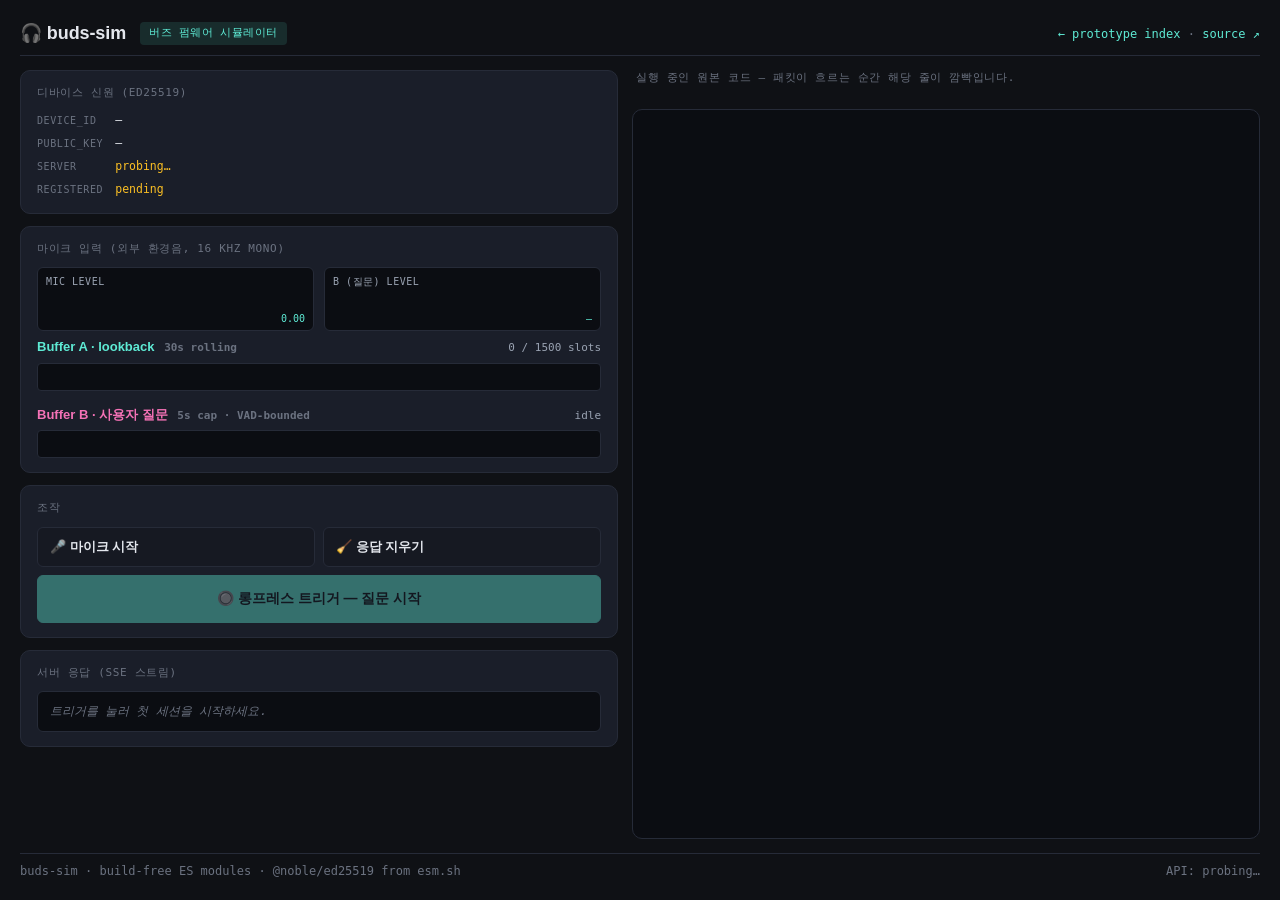
==== buds-sim/index.html @ 2e83f448 "Sprint 1-B: buds-sim — first live browser module shared/ts/{key,packet}.js — Ed25519 + canonical-JSO" ====
<!DOCTYPE html>
<html lang="ko">
<head>
  <meta charset="UTF-8" />
  <meta name="viewport" content="width=device-width, initial-scale=1.0" />
  <title>buds-sim · BudsAI prototype</title>
  <meta name="description" content="Galaxy Buds firmware simulator running in the browser." />
  <meta name="api-base" content="https://budsai.up.railway.app" />
  <link rel="stylesheet" href="./style.css" />
</head>
<body>
  <div class="layout">
    <header class="app-head">
      <h1>🎧 buds-sim</h1>
      <span class="role">버즈 펌웨어 시뮬레이터</span>
      <span class="doc-link">
        <a href="../">← prototype index</a>
        ·
        <a href="https://github.com/hyenem/budsai-prototype" target="_blank" rel="noopener">source ↗</a>
      </span>
    </header>

    <!-- ============= LEFT: controls + visual ============= -->
    <section class="left-col">
      <div class="card">
        <div class="card-title">디바이스 신원 (Ed25519)</div>
        <dl class="dev-id">
          <dt>device_id</dt>      <dd id="dev-id">—</dd>
          <dt>public_key</dt>     <dd id="dev-pub">—</dd>
          <dt>server</dt>         <dd id="dev-server" class="pending">probing…</dd>
          <dt>registered</dt>     <dd id="dev-reg" class="pending">pending</dd>
        </dl>
      </div>

      <div class="card">
        <div class="card-title">마이크 입력 (외부 환경음, 16 kHz mono)</div>
        <div class="mic-row">
          <div class="meter">
            <span class="label">mic level</span>
            <span class="level-num" id="mic-num">0.00</span>
            <div class="bar" id="mic-bar"></div>
          </div>
          <div class="meter">
            <span class="label">B (질문) level</span>
            <span class="level-num" id="q-num">—</span>
            <div class="bar" id="q-bar" style="background:linear-gradient(180deg,#f472b6,#be185d);"></div>
          </div>
        </div>

        <div class="ring is-A">
          <div class="ring-head">
            <span class="ring-name">Buffer A · lookback <span class="duration">30s rolling</span></span>
            <span class="ring-meta" id="ringA-meta">0 / 1500 slots</span>
          </div>
          <canvas class="ring-canvas" id="ringA"></canvas>
        </div>

        <div class="ring is-B">
          <div class="ring-head">
            <span class="ring-name">Buffer B · 사용자 질문 <span class="duration">5s cap · VAD-bounded</span></span>
            <span class="ring-meta" id="ringB-meta">idle</span>
          </div>
          <canvas class="ring-canvas" id="ringB"></canvas>
        </div>
      </div>

      <div class="card">
        <div class="card-title">조작</div>
        <div class="controls">
          <button class="btn" id="btn-mic">🎤 마이크 시작</button>
          <button class="btn" id="btn-clear">🧹 응답 지우기</button>
          <button class="btn btn-primary" id="btn-trigger" disabled>
            🔘 롱프레스 트리거 — 질문 시작
          </button>
        </div>
      </div>

      <div class="card">
        <div class="card-title">서버 응답 (SSE 스트림)</div>
        <div class="feed" id="feed">
          <div class="empty">트리거를 눌러 첫 세션을 시작하세요.</div>
        </div>
        <div class="answer-box" id="answer">
          <div id="answer-text"></div>
          <div class="song" id="answer-song"></div>
          <div class="followups" id="answer-followups"></div>
        </div>
      </div>
    </section>

    <!-- ============= RIGHT: code viewer ============= -->
    <section class="right-col">
      <div class="card-title" style="padding-left:4px;">실행 중인 원본 코드 — 패킷이 흐르는 순간 해당 줄이 깜빡입니다.</div>
      <div class="code-viewer" id="code-viewer"></div>
    </section>

    <footer class="app-foot">
      <span>buds-sim · build-free ES modules · @noble/ed25519 from esm.sh</span>
      <span id="api-status">API: probing…</span>
    </footer>
  </div>

  <script type="module" src="./main.js"></script>
</body>
</html>
---- buds-sim/style.css ----
:root {
  --bg: #0f1115;
  --bg-elev: #161922;
  --bg-card: #1a1e29;
  --border: #262b38;
  --text: #e4e7ed;
  --text-dim: #9aa3b2;
  --text-muted: #6b7280;
  --accent: #5eead4;
  --accent-dim: #2dd4bf;
  --accent-soft: rgba(94, 234, 212, 0.12);
  --green: #34d399;
  --red: #f87171;
  --amber: #fbbf24;
  --magenta: #f472b6;
  --violet: #c084fc;
  --code-bg: #0b0d12;
  --mono: 'JetBrains Mono', 'SF Mono', 'Menlo', monospace;
  --sans: 'Pretendard', -apple-system, BlinkMacSystemFont, 'Segoe UI', sans-serif;
}

* { box-sizing: border-box; margin: 0; padding: 0; }
html, body { height: 100%; }
body {
  font-family: var(--sans);
  background: var(--bg);
  color: var(--text);
  font-size: 14px;
  line-height: 1.5;
  min-height: 100vh;
  padding: 20px;
}

a { color: var(--accent); text-decoration: none; }
a:hover { text-decoration: underline; }
code, kbd { font-family: var(--mono); font-size: 12px; }

/* ====== Layout ====== */
.layout {
  max-width: 1440px;
  margin: 0 auto;
  display: grid;
  grid-template-columns: minmax(0, 1fr) minmax(0, 1.05fr);
  grid-template-rows: auto 1fr auto;
  gap: 14px;
  min-height: calc(100vh - 40px);
}
@media (max-width: 1000px) {
  .layout { grid-template-columns: 1fr; }
}

header.app-head {
  grid-column: 1 / -1;
  display: flex; align-items: center; gap: 14px;
  padding-bottom: 8px;
  border-bottom: 1px solid var(--border);
}
.app-head h1 {
  font-size: 18px; font-weight: 800;
  letter-spacing: -0.005em;
}
.app-head .role {
  font-family: var(--mono); font-size: 11px;
  color: var(--accent);
  background: var(--accent-soft);
  padding: 3px 9px; border-radius: 4px;
  letter-spacing: 0.04em;
}
.app-head .doc-link {
  margin-left: auto;
  font-size: 12px; color: var(--text-muted);
  font-family: var(--mono);
}
.app-head .doc-link a { color: var(--accent); }

/* ====== Cards ====== */
.card {
  background: var(--bg-card);
  border: 1px solid var(--border);
  border-radius: 10px;
  padding: 14px 16px;
}
.card-title {
  font-family: var(--mono);
  font-size: 11px; letter-spacing: 0.06em;
  text-transform: uppercase;
  color: var(--text-muted);
  margin-bottom: 10px;
}

/* ====== Left column ====== */
.left-col {
  display: flex; flex-direction: column;
  gap: 12px; min-width: 0;
}

/* Mic + buffer visual */
.mic-row {
  display: grid; grid-template-columns: 1fr 1fr;
  gap: 10px;
}
.meter {
  background: var(--code-bg);
  border-radius: 6px;
  height: 64px;
  position: relative;
  overflow: hidden;
  border: 1px solid var(--border);
}
.meter .bar {
  position: absolute; left: 0; bottom: 0;
  width: 100%;
  background: linear-gradient(180deg, var(--accent) 0%, var(--accent-dim) 100%);
  transition: height 0.06s linear;
  height: 0%;
}
.meter .label {
  position: absolute; top: 6px; left: 8px;
  font-family: var(--mono); font-size: 10px;
  color: var(--text-dim); text-transform: uppercase;
  letter-spacing: 0.05em;
}
.meter .level-num {
  position: absolute; bottom: 4px; right: 8px;
  font-family: var(--mono); font-size: 10px;
  color: var(--accent);
}

/* Ring buffer visual — 1500 slots as a horizontal strip */
.ring {
  margin-top: 6px;
}
.ring + .ring { margin-top: 14px; }
.ring-head {
  display: flex; justify-content: space-between;
  align-items: baseline; margin-bottom: 6px;
}
.ring-name {
  font-weight: 700; font-size: 13px;
}
.ring-name .duration {
  color: var(--text-muted); font-family: var(--mono);
  font-size: 11px; margin-left: 6px;
}
.ring-meta {
  font-family: var(--mono); font-size: 11px;
  color: var(--text-dim);
}
.ring-canvas {
  display: block; width: 100%; height: 28px;
  background: var(--code-bg);
  border: 1px solid var(--border);
  border-radius: 4px;
}

.ring.is-A .ring-name { color: var(--accent); }
.ring.is-B .ring-name { color: var(--magenta); }

/* Controls */
.controls {
  display: grid; grid-template-columns: repeat(2, 1fr);
  gap: 8px;
}
.btn {
  background: var(--bg-elev);
  color: var(--text);
  border: 1px solid var(--border);
  border-radius: 6px;
  padding: 10px 12px;
  font-family: var(--sans); font-size: 13px;
  font-weight: 600;
  cursor: pointer;
  transition: all 0.12s;
  text-align: left;
}
.btn:hover { border-color: var(--accent); background: var(--accent-soft); }
.btn:disabled { opacity: 0.4; cursor: not-allowed; }
.btn .kbd { color: var(--text-muted); font-family: var(--mono); font-size: 11px; margin-left: 4px; }
.btn-primary {
  background: var(--accent);
  color: #0b0d12;
  border-color: var(--accent);
  grid-column: 1 / -1;
  text-align: center;
  font-size: 14px; font-weight: 800;
  padding: 14px;
}
.btn-primary:hover { background: var(--accent-dim); }
.btn-primary.is-recording {
  background: var(--magenta);
  color: white;
  border-color: var(--magenta);
  animation: rec-pulse 1s ease-in-out infinite;
}
@keyframes rec-pulse {
  0%, 100% { box-shadow: 0 0 0 0 rgba(244, 114, 182, 0.5); }
  50%      { box-shadow: 0 0 0 8px rgba(244, 114, 182, 0); }
}

/* Device identity panel */
.dev-id {
  display: grid;
  grid-template-columns: max-content 1fr;
  gap: 6px 12px;
  font-size: 12px;
}
.dev-id dt {
  font-family: var(--mono); font-size: 10px;
  color: var(--text-muted);
  text-transform: uppercase; letter-spacing: 0.06em;
  align-self: center;
}
.dev-id dd { font-family: var(--mono); font-size: 11.5px; word-break: break-all; }
.dev-id .ok { color: var(--green); }
.dev-id .pending { color: var(--amber); }

/* SSE feed */
.feed {
  background: var(--code-bg);
  border: 1px solid var(--border);
  border-radius: 6px;
  padding: 10px 12px;
  max-height: 260px;
  overflow-y: auto;
  font-family: var(--mono);
  font-size: 12px;
  line-height: 1.55;
}
.feed .ev {
  margin-bottom: 3px;
  color: var(--text-dim);
}
.feed .ev .stage {
  color: var(--accent);
  font-weight: 700;
  margin-right: 6px;
}
.feed .ev.is-final { color: var(--text); font-weight: 600; }
.feed .ev.is-pipe { color: var(--magenta); }
.feed .empty {
  color: var(--text-muted); font-style: italic;
}

/* Answer card highlight */
.answer-box {
  border-left: 3px solid var(--accent);
  background: var(--accent-soft);
  padding: 12px 14px;
  border-radius: 0 6px 6px 0;
  font-size: 14px;
  line-height: 1.55;
  margin-top: 10px;
  display: none;
}
.answer-box.is-shown { display: block; }
.answer-box .song {
  font-size: 12px;
  color: var(--text-dim);
  margin-top: 6px;
}
.answer-box .followups {
  margin-top: 10px;
  display: flex; gap: 8px; flex-wrap: wrap;
}
.answer-box .followups button {
  background: rgba(94, 234, 212, 0.2);
  border: 1px solid var(--accent-dim);
  color: var(--accent);
  font-size: 12px; font-weight: 600;
  padding: 5px 10px; border-radius: 999px;
  cursor: pointer;
}

/* ====== Right column — code viewer ====== */
.right-col {
  display: flex; flex-direction: column;
  gap: 12px; min-width: 0;
}
.code-viewer {
  flex: 1;
  background: var(--code-bg);
  border: 1px solid var(--border);
  border-radius: 10px;
  overflow: hidden;
  display: flex; flex-direction: column;
}
.code-tabs {
  display: flex; gap: 0;
  border-bottom: 1px solid var(--border);
  background: var(--bg-elev);
  overflow-x: auto;
}
.code-tab {
  padding: 8px 14px;
  font-family: var(--mono); font-size: 11.5px;
  color: var(--text-dim);
  background: transparent; border: none;
  cursor: pointer;
  border-right: 1px solid var(--border);
  white-space: nowrap;
  transition: all 0.1s;
}
.code-tab:hover { color: var(--text); background: var(--bg-card); }
.code-tab.is-active {
  color: var(--accent);
  background: var(--code-bg);
  font-weight: 700;
  border-bottom: 2px solid var(--accent);
  margin-bottom: -1px;
}
.code-tab.is-firing {
  background: rgba(94, 234, 212, 0.2);
  color: var(--accent);
}
.code-body {
  flex: 1;
  overflow: auto;
  padding: 14px 0;
  font-family: var(--mono);
  font-size: 12.5px;
  line-height: 1.6;
}
.code-pane { display: none; }
.code-pane.is-active { display: block; }
.code-line {
  display: flex; align-items: baseline;
  padding: 0 14px;
  position: relative;
  transition: background 0.15s;
}
.code-line.is-active {
  background: rgba(94, 234, 212, 0.14);
  border-left: 3px solid var(--accent);
  padding-left: 11px;
}
.code-line.was-active {
  background: rgba(94, 234, 212, 0.04);
}
.code-line .lineno {
  display: inline-block; width: 30px;
  flex-shrink: 0;
  color: var(--text-muted);
  font-size: 10.5px;
  text-align: right;
  padding-right: 12px;
  user-select: none;
}
.code-line .text { white-space: pre; color: var(--text); }
.code-line .text .kw  { color: #f472b6; }
.code-line .text .str { color: #5eead4; }
.code-line .text .com { color: var(--text-muted); font-style: italic; }
.code-line .text .num { color: #fbbf24; }
.code-line .text .fn  { color: #c084fc; }

/* ====== Footer ====== */
footer.app-foot {
  grid-column: 1 / -1;
  padding-top: 8px;
  border-top: 1px solid var(--border);
  color: var(--text-muted);
  font-size: 12px;
  font-family: var(--mono);
  display: flex; flex-wrap: wrap; gap: 14px;
  justify-content: space-between;
}
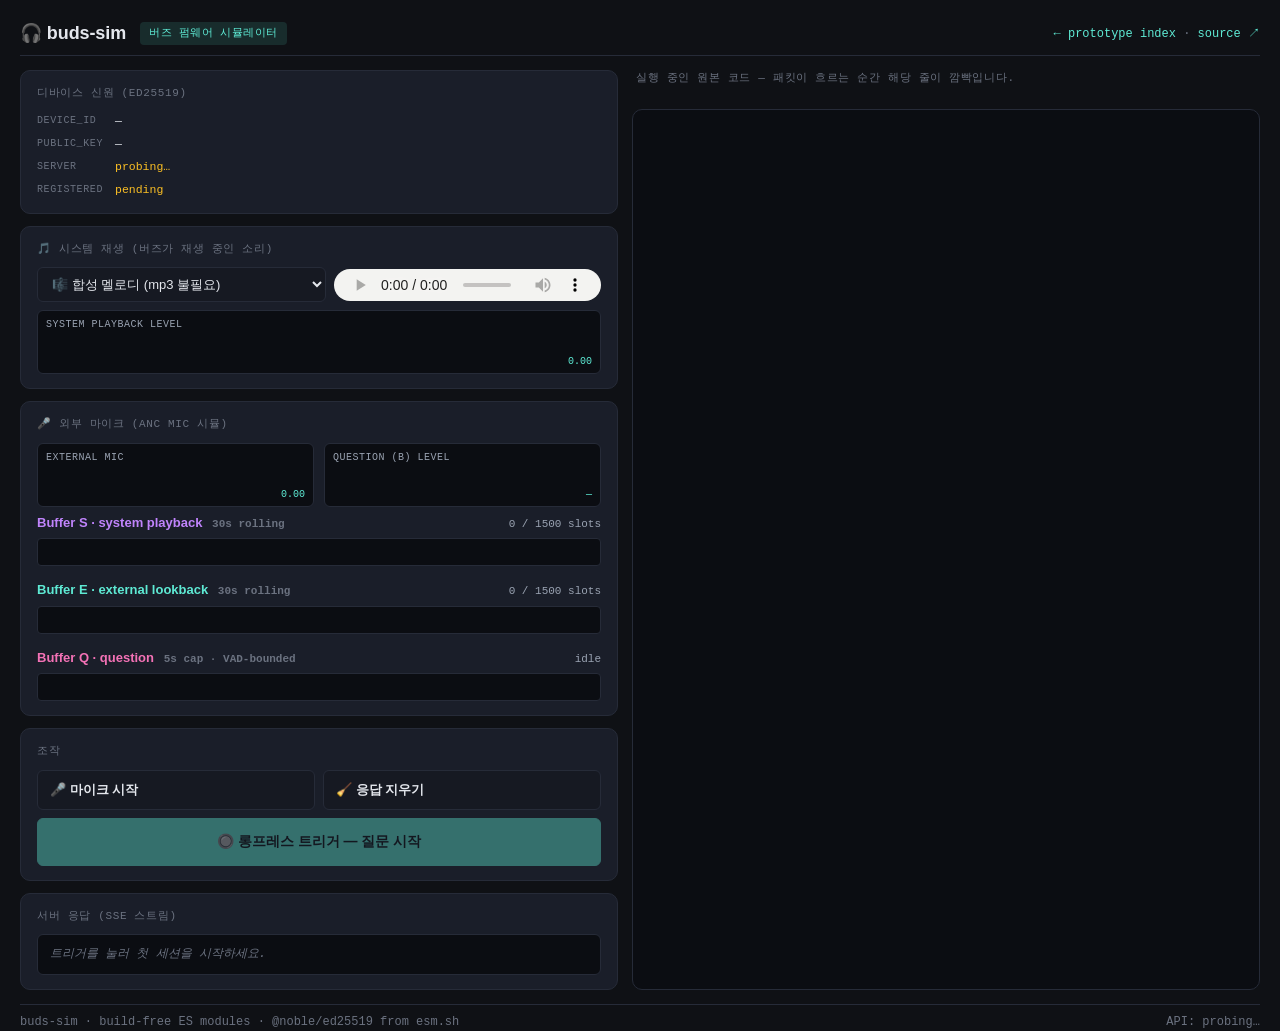
==== commit 1a4b949d: "Sprint 2: 3-track envelope + real OpenAI pipeline + TTS playback User-flagged correction: real buds " ====
--- a/buds-sim/index.html
+++ b/buds-sim/index.html
@@ -33,23 +33,50 @@
       </div>
 
       <div class="card">
-        <div class="card-title">마이크 입력 (외부 환경음, 16 kHz mono)</div>
+        <div class="card-title">🎵 시스템 재생 (버즈가 재생 중인 소리)</div>
+        <div class="sys-controls">
+          <select id="sys-source" class="sys-select">
+            <option value="synthetic-melody" selected>🎼 합성 멜로디 (mp3 불필요)</option>
+            <option value="synthetic-podcast">🗣️ 합성 음성 (TTS-like)</option>
+            <option value="audio/bts-dynamite-30s.mp3">🎵 ./audio/bts-dynamite-30s.mp3 (사용자 추가)</option>
+            <option value="audio/podcast-30s.mp3">🎵 ./audio/podcast-30s.mp3 (사용자 추가)</option>
+            <option value="silence">선택 안 함</option>
+          </select>
+          <audio id="sys-audio" preload="auto" controls loop></audio>
+        </div>
+        <div class="meter" style="margin-top:8px;">
+          <span class="label">system playback level</span>
+          <span class="level-num" id="sys-num">0.00</span>
+          <div class="bar" id="sys-bar" style="background:linear-gradient(180deg,#c084fc,#7c3aed);"></div>
+        </div>
+      </div>
+
+      <div class="card">
+        <div class="card-title">🎤 외부 마이크 (ANC mic 시뮬)</div>
         <div class="mic-row">
           <div class="meter">
-            <span class="label">mic level</span>
+            <span class="label">external mic</span>
             <span class="level-num" id="mic-num">0.00</span>
             <div class="bar" id="mic-bar"></div>
           </div>
           <div class="meter">
-            <span class="label">B (질문) level</span>
+            <span class="label">question (B) level</span>
             <span class="level-num" id="q-num">—</span>
             <div class="bar" id="q-bar" style="background:linear-gradient(180deg,#f472b6,#be185d);"></div>
           </div>
         </div>
 
+        <div class="ring is-S">
+          <div class="ring-head">
+            <span class="ring-name" style="color:#c084fc;">Buffer S · system playback <span class="duration">30s rolling</span></span>
+            <span class="ring-meta" id="ringS-meta">0 / 1500 slots</span>
+          </div>
+          <canvas class="ring-canvas" id="ringS"></canvas>
+        </div>
+
         <div class="ring is-A">
           <div class="ring-head">
-            <span class="ring-name">Buffer A · lookback <span class="duration">30s rolling</span></span>
+            <span class="ring-name">Buffer E · external lookback <span class="duration">30s rolling</span></span>
             <span class="ring-meta" id="ringA-meta">0 / 1500 slots</span>
           </div>
           <canvas class="ring-canvas" id="ringA"></canvas>
@@ -57,7 +84,7 @@
 
         <div class="ring is-B">
           <div class="ring-head">
-            <span class="ring-name">Buffer B · 사용자 질문 <span class="duration">5s cap · VAD-bounded</span></span>
+            <span class="ring-name">Buffer Q · question <span class="duration">5s cap · VAD-bounded</span></span>
             <span class="ring-meta" id="ringB-meta">idle</span>
           </div>
           <canvas class="ring-canvas" id="ringB"></canvas>
@@ -83,6 +110,7 @@
         <div class="answer-box" id="answer">
           <div id="answer-text"></div>
           <div class="song" id="answer-song"></div>
+          <audio id="answer-audio" controls style="margin-top:10px; width:100%; display:none;"></audio>
           <div class="followups" id="answer-followups"></div>
         </div>
       </div>
--- a/buds-sim/style.css
+++ b/buds-sim/style.css
@@ -155,6 +155,25 @@
 
 .ring.is-A .ring-name { color: var(--accent); }
 .ring.is-B .ring-name { color: var(--magenta); }
+.ring.is-S .ring-name { color: var(--violet); }
+
+/* System audio controls */
+.sys-controls {
+  display: flex; gap: 8px; align-items: center;
+  flex-wrap: wrap;
+}
+.sys-select {
+  flex: 1; min-width: 220px;
+  background: var(--bg-elev); color: var(--text);
+  border: 1px solid var(--border); border-radius: 6px;
+  padding: 8px 10px;
+  font-family: var(--sans); font-size: 13px;
+}
+#sys-audio {
+  height: 32px;
+  flex: 1; min-width: 200px;
+  filter: hue-rotate(220deg);
+}
 
 /* Controls */
 .controls {
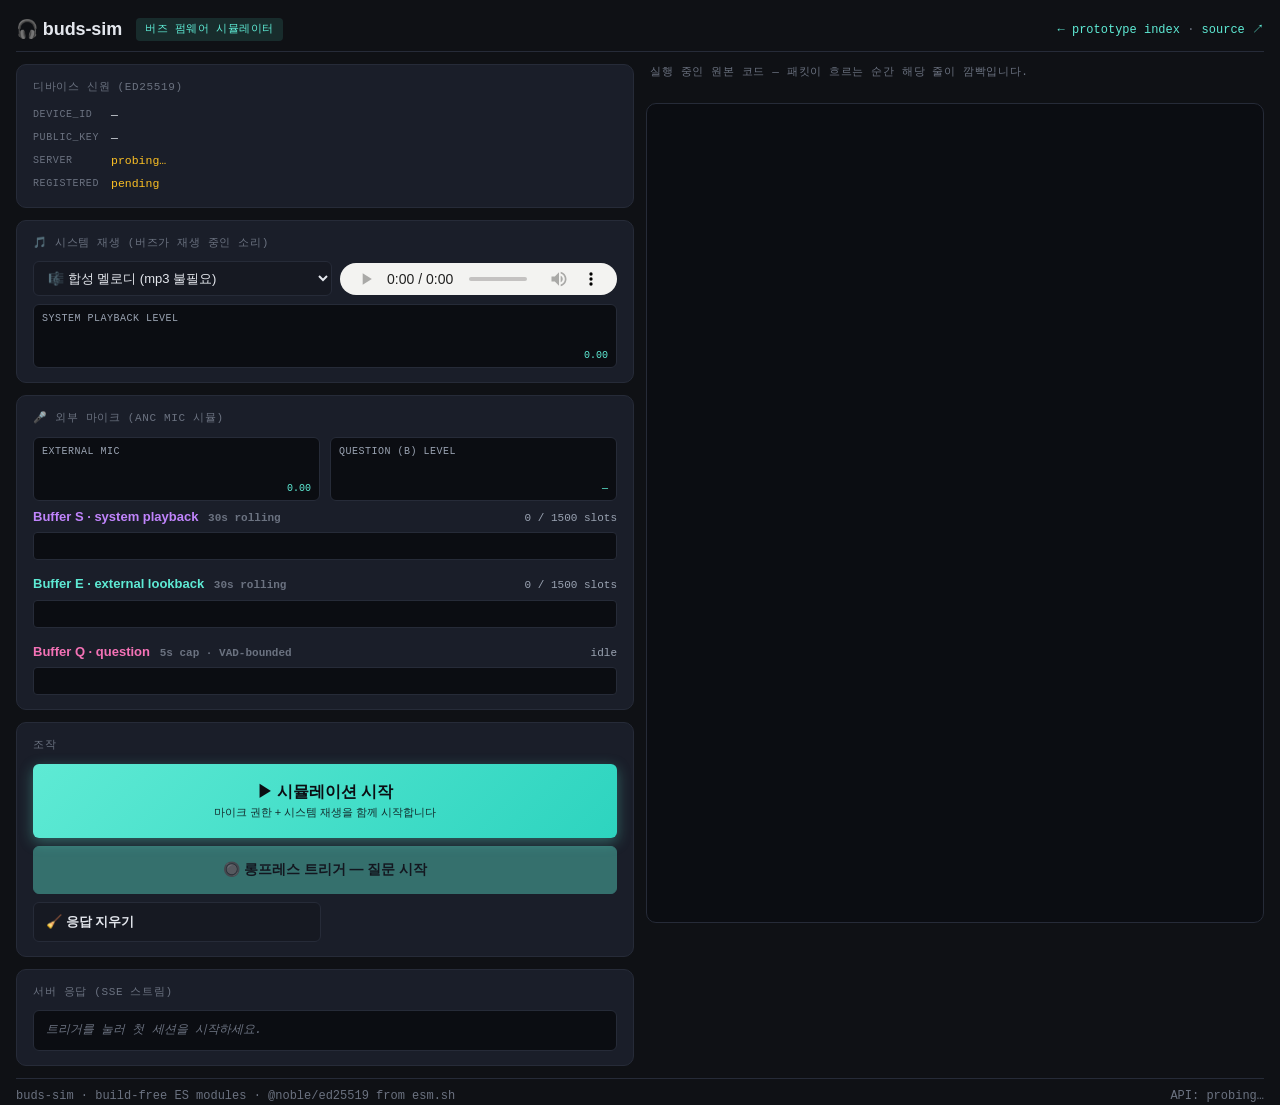
==== commit 65ab2d28: "Rename mic button to '시뮬레이션 시작' with prominent styling The '🎤 마이크 시작' label wasn't reading as the si" ====
--- a/buds-sim/index.html
+++ b/buds-sim/index.html
@@ -94,11 +94,16 @@
       <div class="card">
         <div class="card-title">조작</div>
         <div class="controls">
-          <button class="btn" id="btn-mic">🎤 마이크 시작</button>
-          <button class="btn" id="btn-clear">🧹 응답 지우기</button>
+          <button class="btn btn-start" id="btn-mic">
+            ▶ 시뮬레이션 시작
+            <span style="display:block; font-size:11px; font-weight:500; opacity:0.85; margin-top:2px;">
+              마이크 권한 + 시스템 재생을 함께 시작합니다
+            </span>
+          </button>
           <button class="btn btn-primary" id="btn-trigger" disabled>
             🔘 롱프레스 트리거 — 질문 시작
           </button>
+          <button class="btn" id="btn-clear">🧹 응답 지우기</button>
         </div>
       </div>
 
--- a/buds-sim/style.css
+++ b/buds-sim/style.css
@@ -28,7 +28,8 @@
   font-size: 14px;
   line-height: 1.5;
   min-height: 100vh;
-  padding: 20px;
+  padding: 16px;
+  overflow-x: hidden;
 }
 
 a { color: var(--accent); text-decoration: none; }
@@ -37,16 +38,15 @@
 
 /* ====== Layout ====== */
 .layout {
-  max-width: 1440px;
+  max-width: 1400px;
   margin: 0 auto;
   display: grid;
-  grid-template-columns: minmax(0, 1fr) minmax(0, 1.05fr);
-  grid-template-rows: auto 1fr auto;
-  gap: 14px;
-  min-height: calc(100vh - 40px);
-}
-@media (max-width: 1000px) {
-  .layout { grid-template-columns: 1fr; }
+  grid-template-columns: minmax(0, 1fr) minmax(0, 1fr);
+  gap: 12px;
+  min-height: calc(100vh - 32px);
+}
+@media (max-width: 1100px) {
+  .layout { grid-template-columns: 1fr; gap: 10px; }
 }
 
 header.app-head {
@@ -205,6 +205,43 @@
   padding: 14px;
 }
 .btn-primary:hover { background: var(--accent-dim); }
+
+.btn-start {
+  background: linear-gradient(135deg, #5eead4 0%, #2dd4bf 100%);
+  color: #0b0d12;
+  border: none;
+  grid-column: 1 / -1;
+  text-align: center;
+  font-size: 16px; font-weight: 800;
+  padding: 18px 14px;
+  box-shadow: 0 4px 14px rgba(94, 234, 212, 0.35);
+  animation: glow 2s ease-in-out infinite;
+}
+.btn-start:hover {
+  background: linear-gradient(135deg, #2dd4bf 0%, #14b8a6 100%);
+  transform: translateY(-1px);
+  box-shadow: 0 6px 18px rgba(94, 234, 212, 0.45);
+}
+.btn-start:disabled {
+  animation: none;
+  background: var(--bg-elev);
+  color: var(--text-dim);
+  box-shadow: none;
+}
+.btn.is-running {
+  background: var(--bg-elev);
+  color: var(--green);
+  border: 1px solid var(--green);
+  font-weight: 700;
+  cursor: default;
+  animation: none;
+  box-shadow: none;
+  grid-column: 1 / -1;
+}
+@keyframes glow {
+  0%, 100% { box-shadow: 0 4px 14px rgba(94, 234, 212, 0.35); }
+  50%      { box-shadow: 0 4px 22px rgba(94, 234, 212, 0.6); }
+}
 .btn-primary.is-recording {
   background: var(--magenta);
   color: white;
@@ -297,11 +334,18 @@
 }
 .code-viewer {
   flex: 1;
+  min-height: 500px;
+  max-height: calc(100vh - 80px);
   background: var(--code-bg);
   border: 1px solid var(--border);
   border-radius: 10px;
   overflow: hidden;
   display: flex; flex-direction: column;
+  position: sticky;
+  top: 16px;
+}
+@media (max-width: 1100px) {
+  .code-viewer { position: static; max-height: 60vh; min-height: 400px; }
 }
 .code-tabs {
   display: flex; gap: 0;
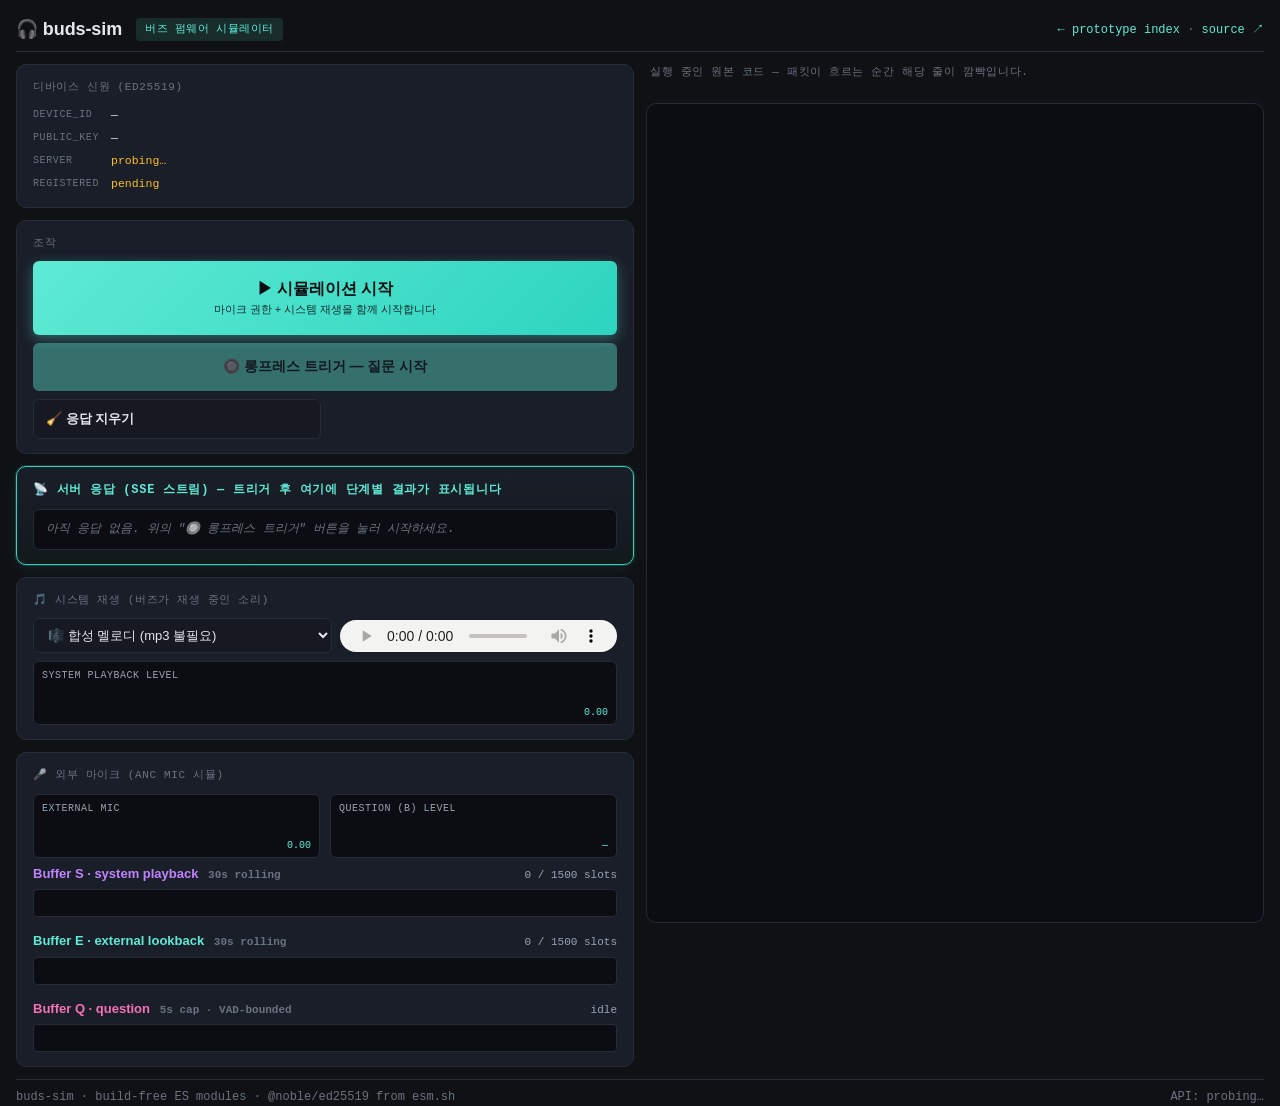
==== commit 6799cfa6: "Promote 서버 응답 card to second-from-top + visual emphasis The response feed was at the very bottom of " ====
--- a/buds-sim/index.html
+++ b/buds-sim/index.html
@@ -30,6 +30,35 @@
           <dt>server</dt>         <dd id="dev-server" class="pending">probing…</dd>
           <dt>registered</dt>     <dd id="dev-reg" class="pending">pending</dd>
         </dl>
+      </div>
+
+      <div class="card">
+        <div class="card-title">조작</div>
+        <div class="controls">
+          <button class="btn btn-start" id="btn-mic">
+            ▶ 시뮬레이션 시작
+            <span style="display:block; font-size:11px; font-weight:500; opacity:0.85; margin-top:2px;">
+              마이크 권한 + 시스템 재생을 함께 시작합니다
+            </span>
+          </button>
+          <button class="btn btn-primary" id="btn-trigger" disabled>
+            🔘 롱프레스 트리거 — 질문 시작
+          </button>
+          <button class="btn" id="btn-clear">🧹 응답 지우기</button>
+        </div>
+      </div>
+
+      <div class="card card-feed">
+        <div class="card-title">📡 서버 응답 (SSE 스트림) — 트리거 후 여기에 단계별 결과가 표시됩니다</div>
+        <div class="feed" id="feed">
+          <div class="empty">아직 응답 없음. 위의 "🔘 롱프레스 트리거" 버튼을 눌러 시작하세요.</div>
+        </div>
+        <div class="answer-box" id="answer">
+          <div id="answer-text"></div>
+          <div class="song" id="answer-song"></div>
+          <audio id="answer-audio" controls style="margin-top:10px; width:100%; display:none;"></audio>
+          <div class="followups" id="answer-followups"></div>
+        </div>
       </div>
 
       <div class="card">
@@ -91,34 +120,6 @@
         </div>
       </div>
 
-      <div class="card">
-        <div class="card-title">조작</div>
-        <div class="controls">
-          <button class="btn btn-start" id="btn-mic">
-            ▶ 시뮬레이션 시작
-            <span style="display:block; font-size:11px; font-weight:500; opacity:0.85; margin-top:2px;">
-              마이크 권한 + 시스템 재생을 함께 시작합니다
-            </span>
-          </button>
-          <button class="btn btn-primary" id="btn-trigger" disabled>
-            🔘 롱프레스 트리거 — 질문 시작
-          </button>
-          <button class="btn" id="btn-clear">🧹 응답 지우기</button>
-        </div>
-      </div>
-
-      <div class="card">
-        <div class="card-title">서버 응답 (SSE 스트림)</div>
-        <div class="feed" id="feed">
-          <div class="empty">트리거를 눌러 첫 세션을 시작하세요.</div>
-        </div>
-        <div class="answer-box" id="answer">
-          <div id="answer-text"></div>
-          <div class="song" id="answer-song"></div>
-          <audio id="answer-audio" controls style="margin-top:10px; width:100%; display:none;"></audio>
-          <div class="followups" id="answer-followups"></div>
-        </div>
-      </div>
     </section>
 
     <!-- ============= RIGHT: code viewer ============= -->
--- a/buds-sim/style.css
+++ b/buds-sim/style.css
@@ -270,6 +270,18 @@
 .dev-id .ok { color: var(--green); }
 .dev-id .pending { color: var(--amber); }
 
+/* Server response card — emphasized */
+.card-feed {
+  border: 1px solid var(--accent-dim);
+  background: linear-gradient(180deg, var(--bg-card) 0%, rgba(94, 234, 212, 0.04) 100%);
+  box-shadow: 0 0 0 1px rgba(94, 234, 212, 0.15), 0 4px 16px rgba(94, 234, 212, 0.08);
+}
+.card-feed .card-title {
+  color: var(--accent);
+  font-size: 12px;
+  font-weight: 700;
+}
+
 /* SSE feed */
 .feed {
   background: var(--code-bg);
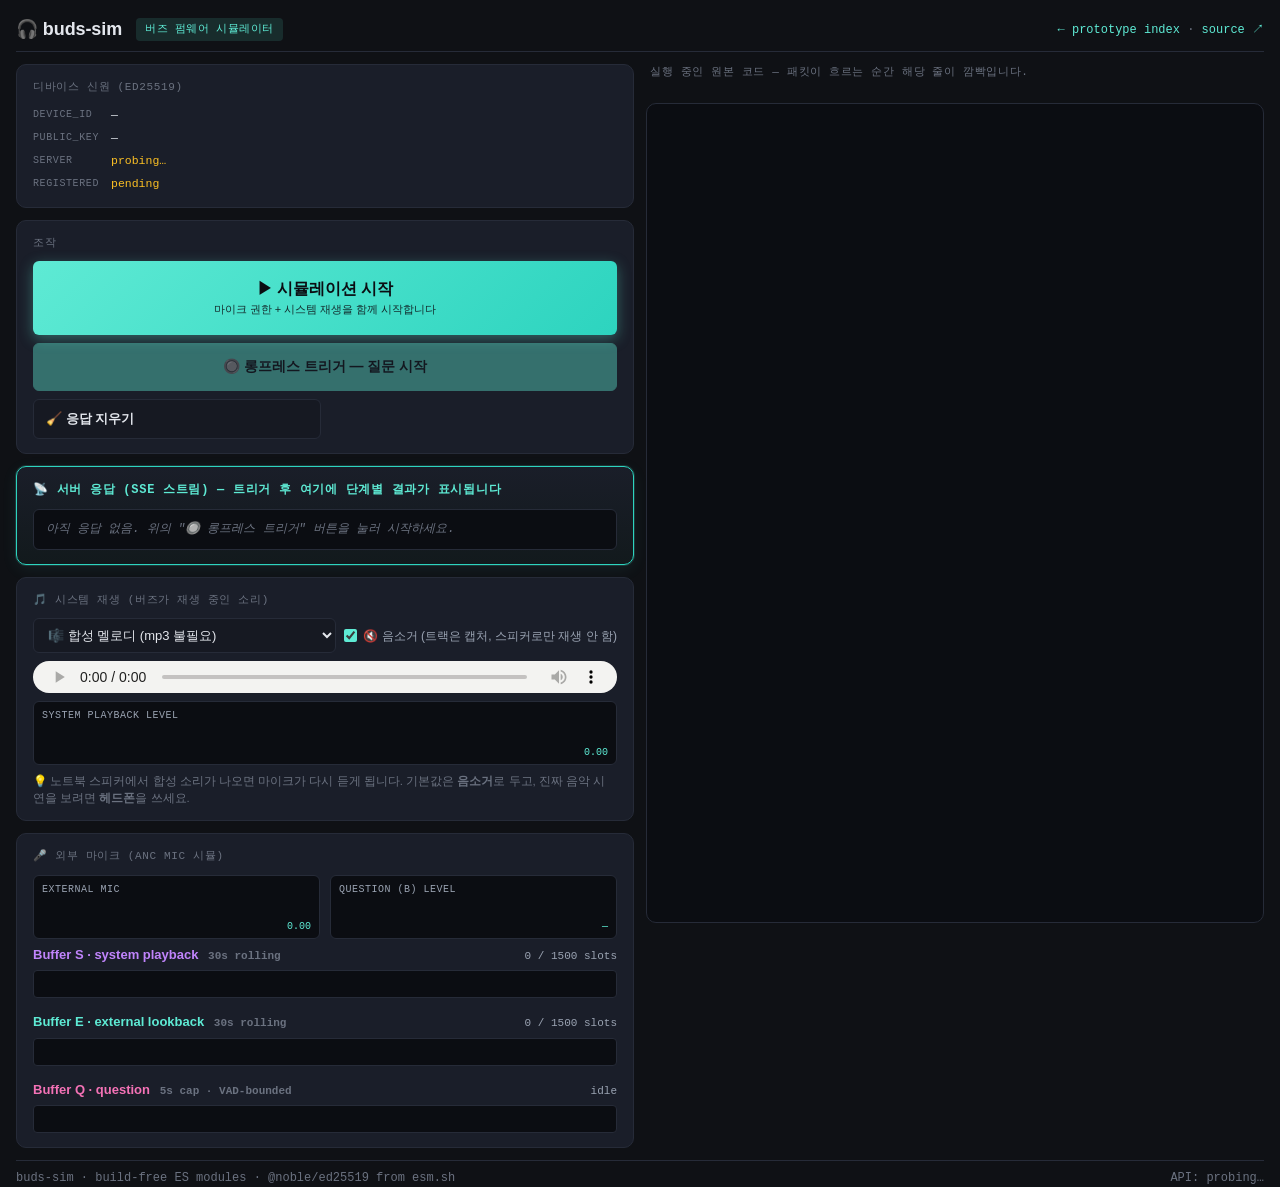
==== commit 979ee9d9: "Add real Opus encoding (MediaRecorder) + fix system audio capture User flagged two missing pieces:  " ====
--- a/buds-sim/index.html
+++ b/buds-sim/index.html
@@ -69,8 +69,12 @@
             <option value="synthetic-podcast">🗣️ 합성 음성 (TTS-like)</option>
             <option value="audio/bts-dynamite-30s.mp3">🎵 ./audio/bts-dynamite-30s.mp3 (사용자 추가)</option>
             <option value="audio/podcast-30s.mp3">🎵 ./audio/podcast-30s.mp3 (사용자 추가)</option>
-            <option value="silence">선택 안 함</option>
+            <option value="silence">선택 안 함 (질문만 테스트)</option>
           </select>
+          <label style="display:flex; align-items:center; gap:6px; font-size:12px; color:var(--text-dim); cursor:pointer;">
+            <input type="checkbox" id="sys-mute" checked style="accent-color:var(--accent);"/>
+            🔇 음소거 (트랙은 캡처, 스피커로만 재생 안 함)
+          </label>
           <audio id="sys-audio" preload="auto" controls loop></audio>
         </div>
         <div class="meter" style="margin-top:8px;">
@@ -78,6 +82,10 @@
           <span class="level-num" id="sys-num">0.00</span>
           <div class="bar" id="sys-bar" style="background:linear-gradient(180deg,#c084fc,#7c3aed);"></div>
         </div>
+        <p style="font-size:11.5px; color:var(--text-muted); margin-top:8px; line-height:1.45;">
+          💡 노트북 스피커에서 합성 소리가 나오면 마이크가 다시 듣게 됩니다.
+          기본값은 <strong>음소거</strong>로 두고, 진짜 음악 시연을 보려면 <strong>헤드폰</strong>을 쓰세요.
+        </p>
       </div>
 
       <div class="card">
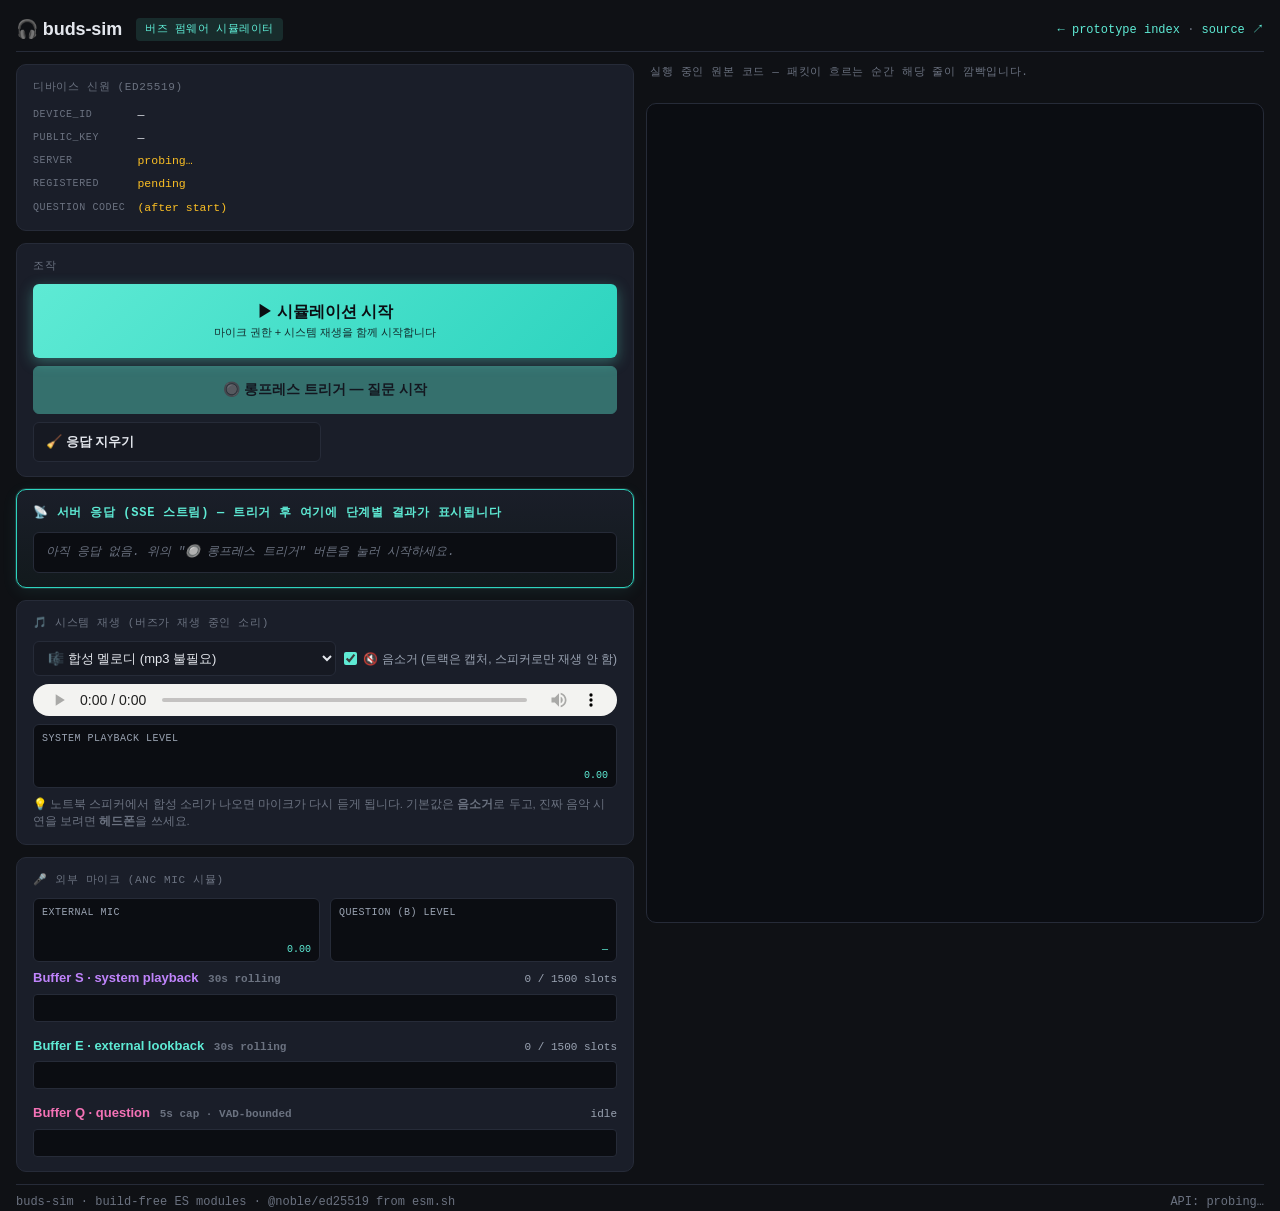
==== commit 4f3130f3: "Add GPT-4o-audio for music ID + surface Opus codec in UI User flagged that Whisper-on-music only ext" ====
--- a/buds-sim/index.html
+++ b/buds-sim/index.html
@@ -29,6 +29,7 @@
           <dt>public_key</dt>     <dd id="dev-pub">—</dd>
           <dt>server</dt>         <dd id="dev-server" class="pending">probing…</dd>
           <dt>registered</dt>     <dd id="dev-reg" class="pending">pending</dd>
+          <dt>question codec</dt> <dd id="dev-codec" class="pending">(after start)</dd>
         </dl>
       </div>
 
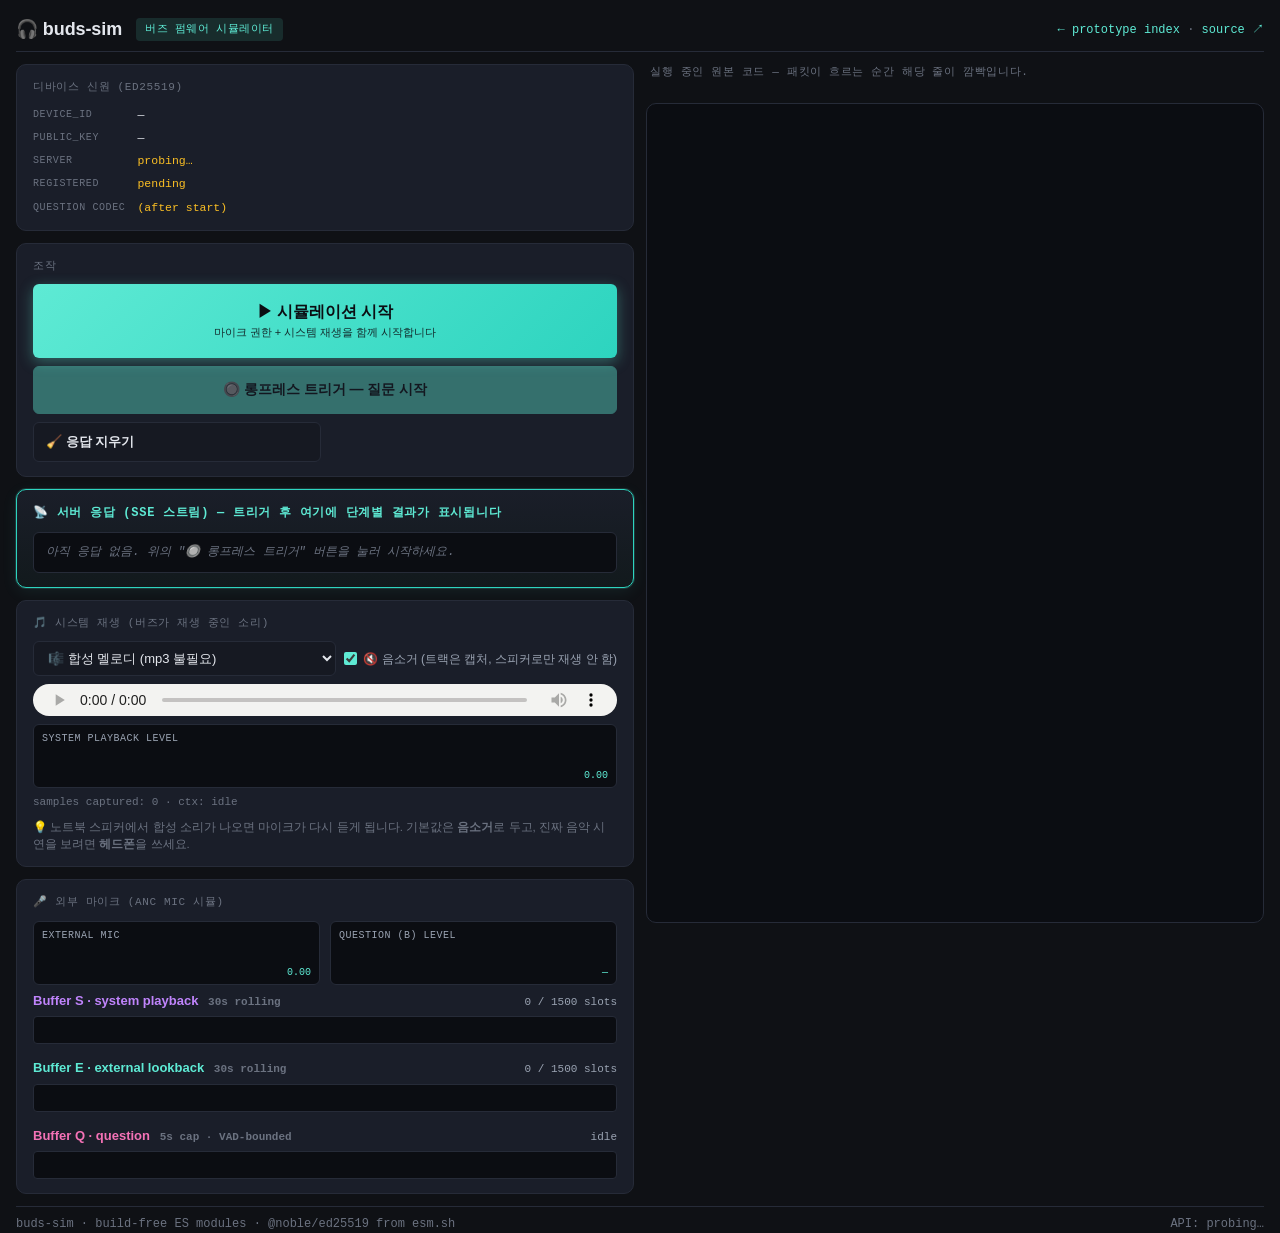
==== commit 7126b253: "Fix system audio capture — rewire graph + add visible debug Root cause: ScriptProcessor callback was" ====
--- a/buds-sim/index.html
+++ b/buds-sim/index.html
@@ -83,6 +83,9 @@
           <span class="level-num" id="sys-num">0.00</span>
           <div class="bar" id="sys-bar" style="background:linear-gradient(180deg,#c084fc,#7c3aed);"></div>
         </div>
+        <div style="margin-top:6px; font-family:var(--mono); font-size:11px; color:var(--text-muted);">
+          <span id="sys-debug">samples captured: 0 · ctx: idle</span>
+        </div>
         <p style="font-size:11.5px; color:var(--text-muted); margin-top:8px; line-height:1.45;">
           💡 노트북 스피커에서 합성 소리가 나오면 마이크가 다시 듣게 됩니다.
           기본값은 <strong>음소거</strong>로 두고, 진짜 음악 시연을 보려면 <strong>헤드폰</strong>을 쓰세요.
